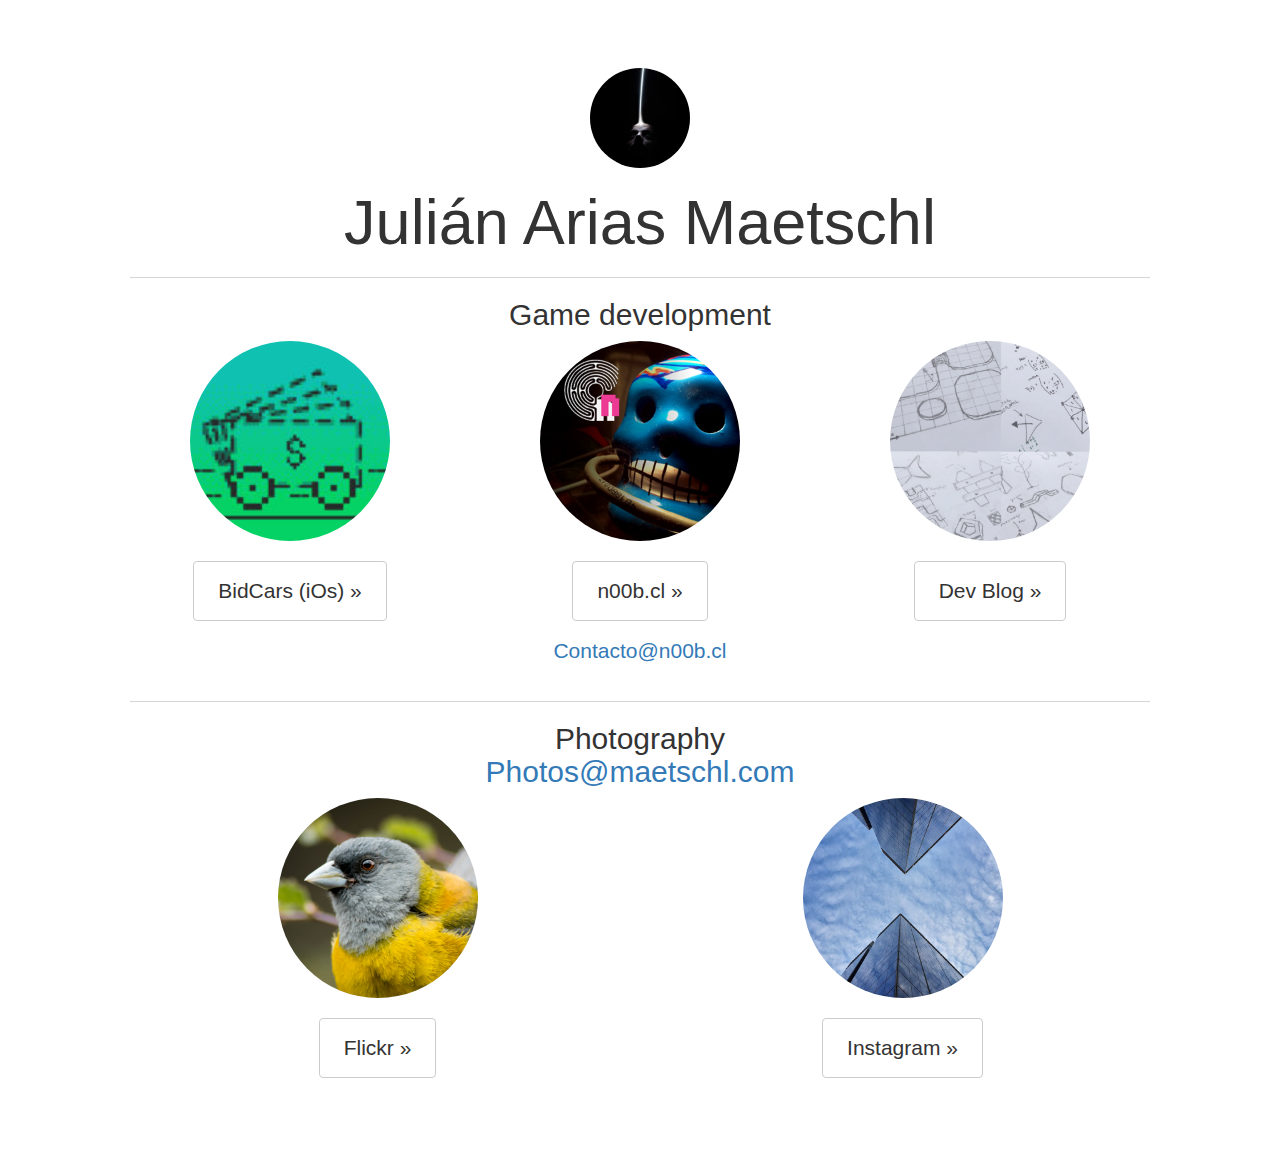
==== index.html @ 19c7fde7 "Web" ====
<!DOCTYPE html>
<html lang="es">
  <head>
    <meta charset="utf-8">
    <meta http-equiv="X-UA-Compatible" content="IE=edge">
    <meta name="viewport" content="width=device-width, initial-scale=1">

    <title>Maetschl</title>

    <link rel="stylesheet" href="css/bootstrap.min.css">
    <link rel="stylesheet" href="css/justified-nav.css">

  </head>
  <body>
	  <div class="container">
	  	<div class="jumbotron">

	        <div class="row">
				<div class="col-sm-12">
				  <img class="img-circle img-responsive" src="imgs/DSC_0079_web_low.jpg" alt=":)" width="100" height="100">
				  <!--p>Duis mollis, est non commodo luctus, nisi erat porttitor ligula, eget lacinia odio sem nec elit. Cras mattis consectetur purus sit amet fermentum. Fusce dapibus, tellus ac cursus commodo, tortor mauris condimentum nibh.</p-->
				  <!--p><a class="btn btn-default" href="#" role="button">? &raquo;</a></p-->
				</div>
			</div>

	        <h1>Julián Arias Maetschl</h1>

        	<hr class="featurette-divider">
			
			<h2>Game development</h2>

	        <div class="row">
				<div class="col-sm-4">
				  <img class="img-circle img-responsive" src="imgs/150x150bb.jpg" alt=":)" width="200" height="200">
				  <br><p><a class="btn btn-default" href="https://itunes.apple.com/cl/app/bidcars/id1162742078?mt=8&ign-mpt=uo%3D4" role="button">BidCars (iOs) &raquo;</a></p>
				</div>


				<div class="col-sm-4">
				  <img class="img-circle img-responsive" src="imgs/ORNITORINCO.jpg" alt="?" width="200" height="200">
				  <br>
				  <p><a class="btn btn-default" href="http://www.n00b.cl/?ref=maetschl" role="button">n00b.cl &raquo;</a></p><p><a href="mailto:contacto@n00b.cl">Contacto@n00b.cl</a></p>
				</div>

				<div class="col-sm-4">
				  <img class="img-circle img-responsive" src="imgs/devBlog.png" alt="?" width="200" height="200">
				  <br><p><a class="btn btn-default" href="http://mae3d.tumblr.com/" role="button">Dev Blog &raquo;</a></p>
				</div>

			</div>

        	<hr class="featurette-divider">
			
			<h2>Photography <br><a href="mailto:photos@maetschl.com">Photos@maetschl.com</a></h2>

			<div class="row">
				<div class="col-sm-6">
				  <img class="img-circle img-responsive" src="imgs/DSC_2738_web_low.jpg" alt="!" width="200" height="200">
				  <br><p><a class="btn btn-default" href="http://www.flickr.com/photos/nailuj" role="button">Flickr &raquo;</a></p>
				</div>


				<div class="col-sm-6">
				  <img class="img-circle img-responsive" src="imgs/Sky_maetschl.jpg" alt="!" width="200" height="200">
				  <br><p><a class="btn btn-default" href="http://www.instagram.com/maetschl" role="button">Instagram &raquo;</a></p>
				</div>


			</div>


	    </div>
	  </div>


    <script src="https://ajax.googleapis.com/ajax/libs/jquery/1.11.2/jquery.min.js"></script>
    <script src="js/bootstrap.min.js"></script>
    <script>
	  (function(i,s,o,g,r,a,m){i['GoogleAnalyticsObject']=r;i[r]=i[r]||function(){
	  (i[r].q=i[r].q||[]).push(arguments)},i[r].l=1*new Date();a=s.createElement(o),
	  m=s.getElementsByTagName(o)[0];a.async=1;a.src=g;m.parentNode.insertBefore(a,m)
	  })(window,document,'script','//www.google-analytics.com/analytics.js','ga');

	  ga('create', 'UA-29376076-1', 'auto');
	  ga('send', 'pageview');

	</script>
  </body>
</html>
---- css/justified-nav.css ----
body {
  padding-top: 20px;
}

.footer {
  padding-top: 40px;
  padding-bottom: 40px;
  margin-top: 40px;
  border-top: 1px solid #eee;
}

/* Main marketing message and sign up button */
.jumbotron {
  text-align: center;
  background-color: transparent;
}
.jumbotron .btn {
  padding: 14px 24px;
  font-size: 21px;
}
/* Custom img circle margin*/

.img-circle{
    margin: 0 auto;
}
/* Customize the nav-justified links to be fill the entire space of the .navbar */

.nav-justified {
  background-color: #eee;
  border: 1px solid #ccc;
  border-radius: 5px;
}
.nav-justified > li > a {
  padding-top: 15px;
  padding-bottom: 15px;
  margin-bottom: 0;
  font-weight: bold;
  color: #777;
  text-align: center;
  background-color: #e5e5e5; /* Old browsers */
  background-image: -webkit-gradient(linear, left top, left bottom, from(#f5f5f5), to(#e5e5e5));
  background-image: -webkit-linear-gradient(top, #f5f5f5 0%, #e5e5e5 100%);
  background-image:      -o-linear-gradient(top, #f5f5f5 0%, #e5e5e5 100%);
  background-image: -webkit-gradient(linear, left top, left bottom, from(top), color-stop(0%, #f5f5f5), to(#e5e5e5));
  background-image:         linear-gradient(top, #f5f5f5 0%, #e5e5e5 100%);
  filter: progid:DXImageTransform.Microsoft.gradient( startColorstr='#f5f5f5', endColorstr='#e5e5e5',GradientType=0 ); /* IE6-9 */
  background-repeat: repeat-x; /* Repeat the gradient */
  border-bottom: 1px solid #d5d5d5;
}
.nav-justified > .active > a,
.nav-justified > .active > a:hover,
.nav-justified > .active > a:focus {
  background-color: #ddd;
  background-image: none;
  -webkit-box-shadow: inset 0 3px 7px rgba(0,0,0,.15);
          box-shadow: inset 0 3px 7px rgba(0,0,0,.15);
}
.nav-justified > li:first-child > a {
  border-radius: 5px 5px 0 0;
}
.nav-justified > li:last-child > a {
  border-bottom: 0;
  border-radius: 0 0 5px 5px;
}

@media (min-width: 768px) {
  .nav-justified {
    max-height: 52px;
  }
  .nav-justified > li > a {
    border-right: 1px solid #d5d5d5;
    border-left: 1px solid #fff;
  }
  .nav-justified > li:first-child > a {
    border-left: 0;
    border-radius: 5px 0 0 5px;
  }
  .nav-justified > li:last-child > a {
    border-right: 0;
    border-radius: 0 5px 5px 0;
  }
}

/* Responsive: Portrait tablets and up */
@media screen and (min-width: 768px) {
  /* Remove the padding we set earlier */
  .masthead,
  .marketing,
  .footer {
    padding-right: 0;
    padding-left: 0;
  }
}
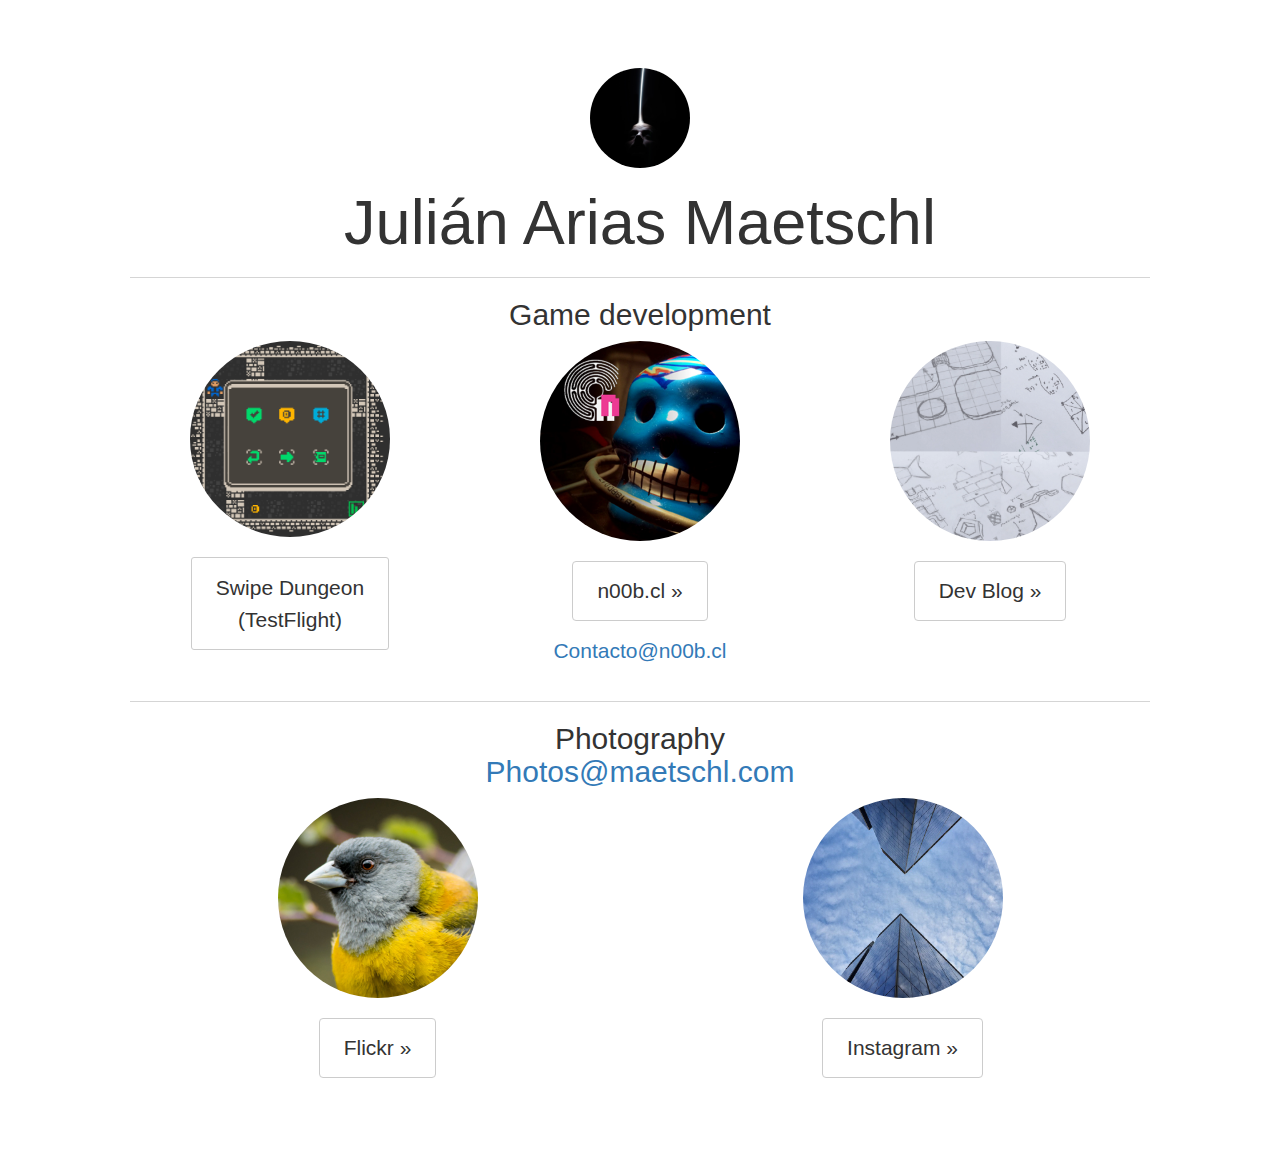
==== commit 99312f39: "Change first item" ====
--- a/index.html
+++ b/index.html
@@ -32,7 +32,10 @@
 	        <div class="row">
 				<div class="col-sm-4">
 				  <img class="img-circle img-responsive" src="imgs/150x150bb.jpg" alt=":)" width="200" height="200">
-				  <br><p><a class="btn btn-default" href="https://itunes.apple.com/cl/app/bidcars/id1162742078?mt=8&ign-mpt=uo%3D4" role="button">BidCars (iOs) &raquo;</a></p>
+				  <br>
+				  <p>
+				  	<a class="btn btn-default btn-sm" href="#" role="button">Swipe Dungeon</br>(TestFlight)</a>
+				  </p>
 				</div>
 
 
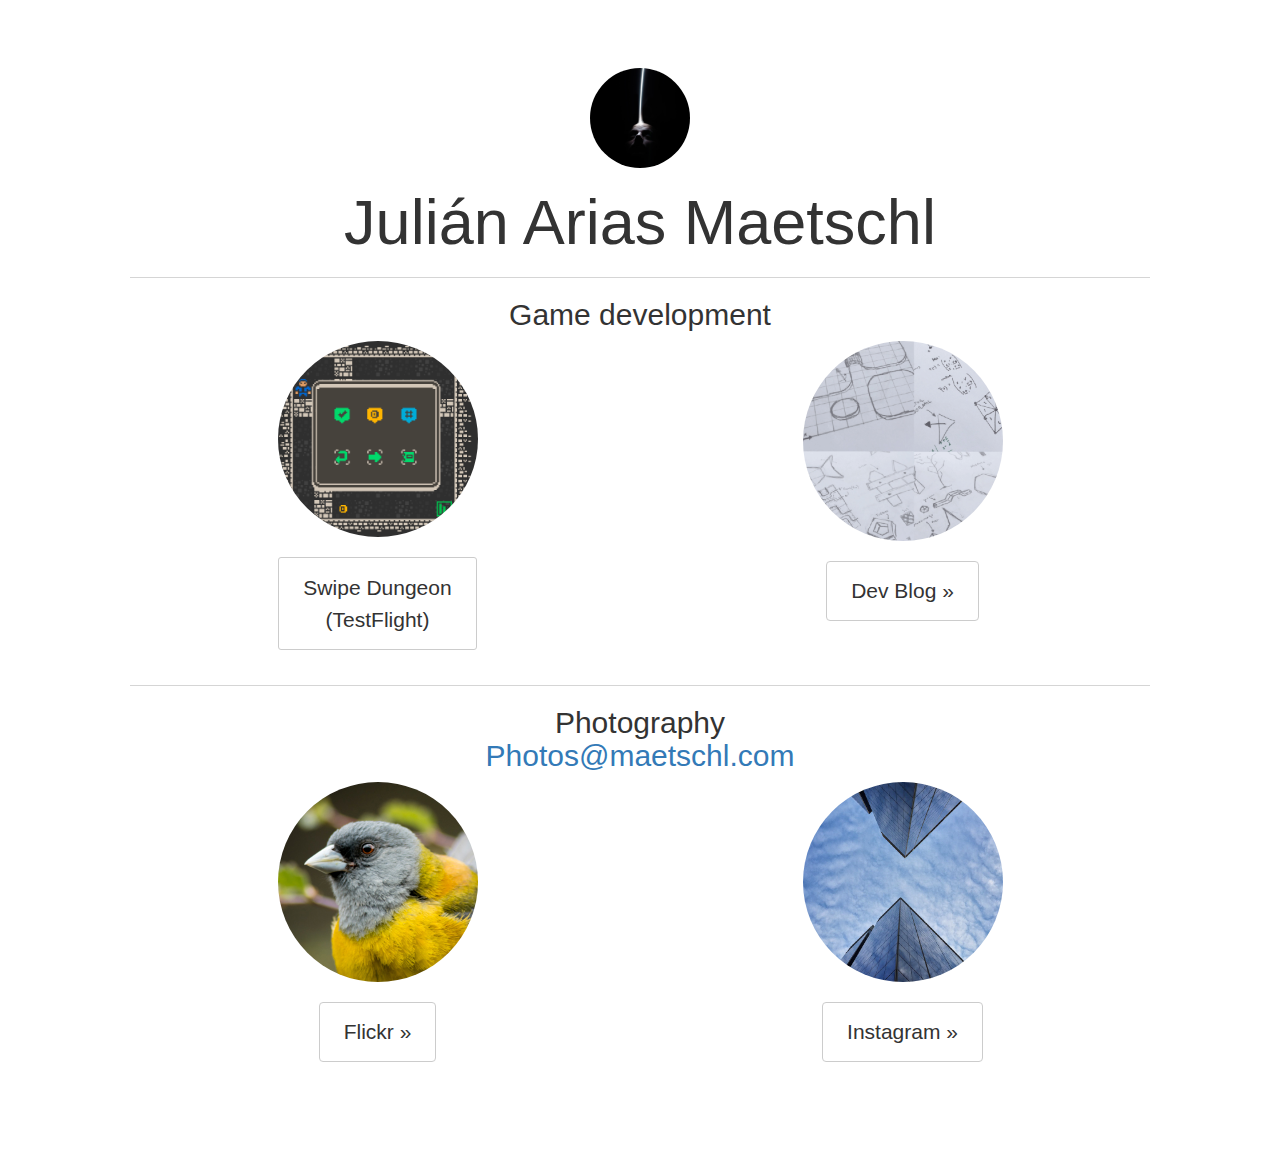
==== commit bd95fd8f: "Update" ====
--- a/index.html
+++ b/index.html
@@ -30,22 +30,22 @@
 			<h2>Game development</h2>
 
 	        <div class="row">
-				<div class="col-sm-4">
+				<div class="col-sm-6">
 				  <img class="img-circle img-responsive" src="imgs/150x150bb.jpg" alt=":)" width="200" height="200">
 				  <br>
 				  <p>
-				  	<a class="btn btn-default btn-sm" href="#" role="button">Swipe Dungeon</br>(TestFlight)</a>
+				  	<a class="btn btn-default btn-sm" href="https://testflight.apple.com/join/LR4b3rOa" role="button">Swipe Dungeon</br>(TestFlight)</a>
 				  </p>
 				</div>
 
 
-				<div class="col-sm-4">
+				<!--div class="col-sm-4">
 				  <img class="img-circle img-responsive" src="imgs/ORNITORINCO.jpg" alt="?" width="200" height="200">
 				  <br>
 				  <p><a class="btn btn-default" href="http://www.n00b.cl/?ref=maetschl" role="button">n00b.cl &raquo;</a></p><p><a href="mailto:contacto@n00b.cl">Contacto@n00b.cl</a></p>
-				</div>
+				</div-->
 
-				<div class="col-sm-4">
+				<div class="col-sm-6">
 				  <img class="img-circle img-responsive" src="imgs/devBlog.png" alt="?" width="200" height="200">
 				  <br><p><a class="btn btn-default" href="http://mae3d.tumblr.com/" role="button">Dev Blog &raquo;</a></p>
 				</div>
@@ -89,4 +89,4 @@
 
 	</script>
   </body>
-</html>+</html>
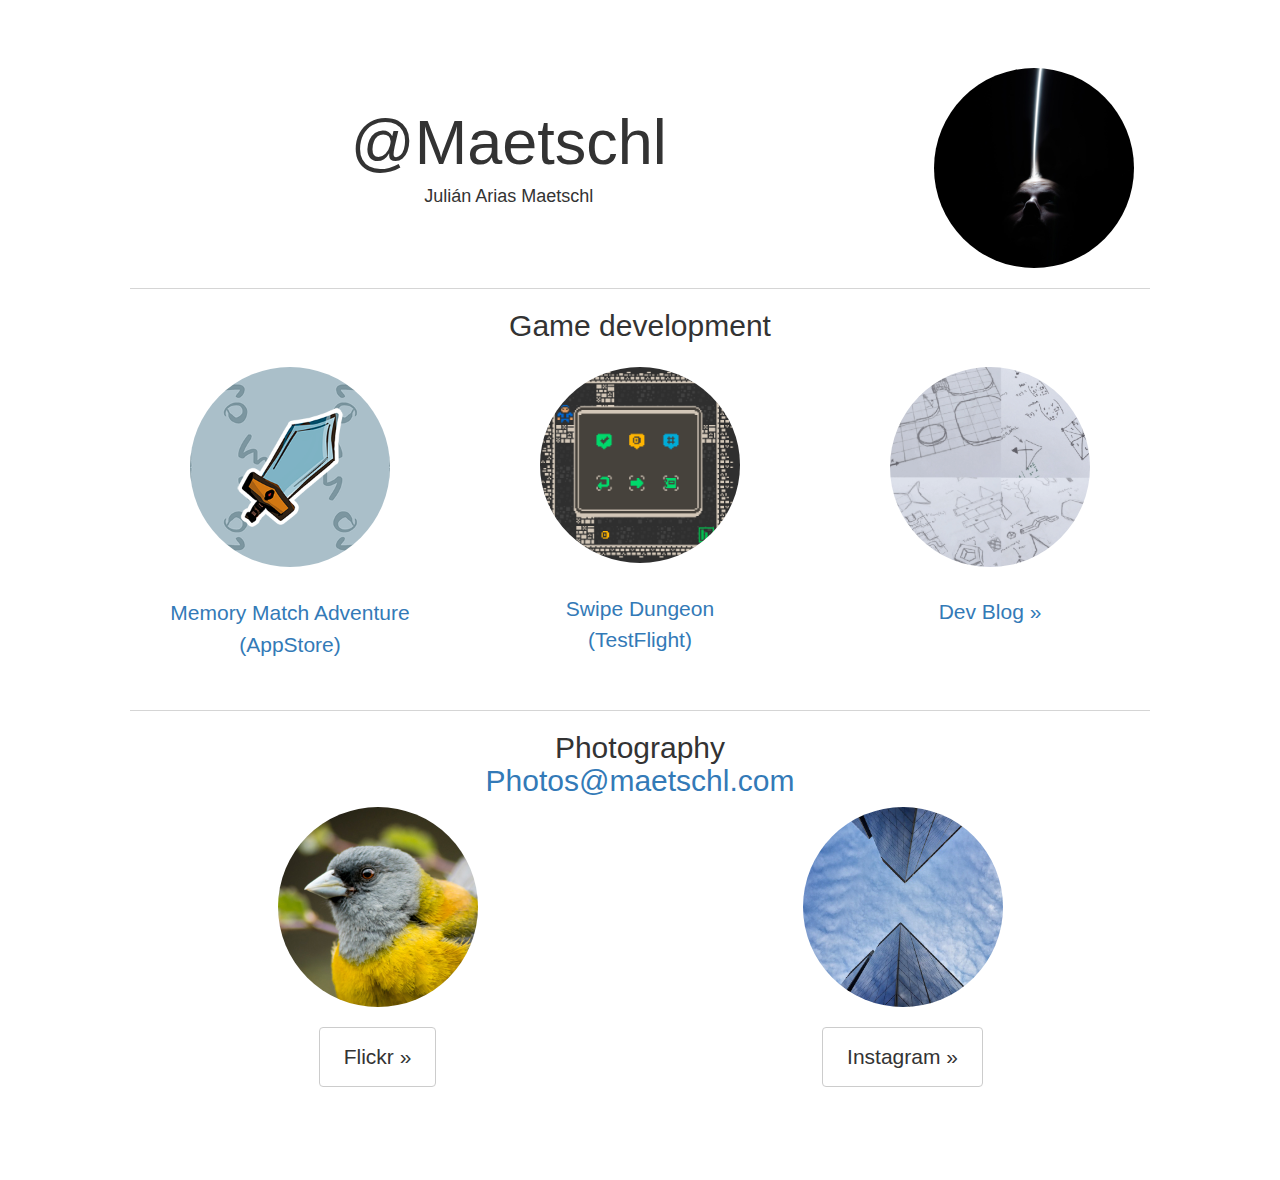
==== commit da724032: "update index.html" ====
--- a/index.html
+++ b/index.html
@@ -16,27 +16,39 @@
 	  	<div class="jumbotron">
 
 	        <div class="row">
-				<div class="col-sm-12">
-				  <img class="img-circle img-responsive" src="imgs/DSC_0079_web_low.jpg" alt=":)" width="100" height="100">
+                <div class="col-sm-9">
+                    </br>
+                    <h1>@Maetschl</h1>
+                    <h4>Julián Arias Maetschl</h4>
+                </div>
+
+				<div class="col-sm-3">
+				  <img class="img-circle img-responsive" src="imgs/DSC_0079_web_low.jpg" alt=":)" width="200" height="200">
 				  <!--p>Duis mollis, est non commodo luctus, nisi erat porttitor ligula, eget lacinia odio sem nec elit. Cras mattis consectetur purus sit amet fermentum. Fusce dapibus, tellus ac cursus commodo, tortor mauris condimentum nibh.</p-->
 				  <!--p><a class="btn btn-default" href="#" role="button">? &raquo;</a></p-->
 				</div>
+
 			</div>
 
-	        <h1>Julián Arias Maetschl</h1>
 
         	<hr class="featurette-divider">
 			
 			<h2>Game development</h2>
 
 	        <div class="row">
-				<div class="col-sm-6">
-				  <img class="img-circle img-responsive" src="imgs/150x150bb.jpg" alt=":)" width="200" height="200">
-				  <br>
-				  <p>
-				  	<a class="btn btn-default btn-sm" href="https://testflight.apple.com/join/LR4b3rOa" role="button">Swipe Dungeon</br>(TestFlight)</a>
-				  </p>
-				</div>
+                <div class="col-sm-4">
+                    <a class="btn btn-sm" href="" role="button">
+                    <img class="img-circle img-responsive" src="imgs/memoryMatch.png" alt=":)" width="200" height="200">
+                        <p>
+                        Memory Match Adventure</br>(AppStore)</a>
+                        </p>
+                        </div>
+                <div class="col-sm-4"><a class="btn btn-sm" href="https://testflight.apple.com/join/LR4b3rOa" role="button">
+                    <img class="img-circle img-responsive" src="imgs/150x150bb.jpg" alt=":)" width="200" height="200">
+                        <p>
+                        Swipe Dungeon</br>(TestFlight)</a>
+                        </p>
+                        </div>
 
 
 				<!--div class="col-sm-4">
@@ -45,9 +57,10 @@
 				  <p><a class="btn btn-default" href="http://www.n00b.cl/?ref=maetschl" role="button">n00b.cl &raquo;</a></p><p><a href="mailto:contacto@n00b.cl">Contacto@n00b.cl</a></p>
 				</div-->
 
-				<div class="col-sm-6">
+				<div class="col-sm-4">
+                    <a class="btn" href="http://mae3d.tumblr.com/" role="button">
 				  <img class="img-circle img-responsive" src="imgs/devBlog.png" alt="?" width="200" height="200">
-				  <br><p><a class="btn btn-default" href="http://mae3d.tumblr.com/" role="button">Dev Blog &raquo;</a></p>
+                      <p>Dev Blog &raquo;</a></p>
 				</div>
 
 			</div>
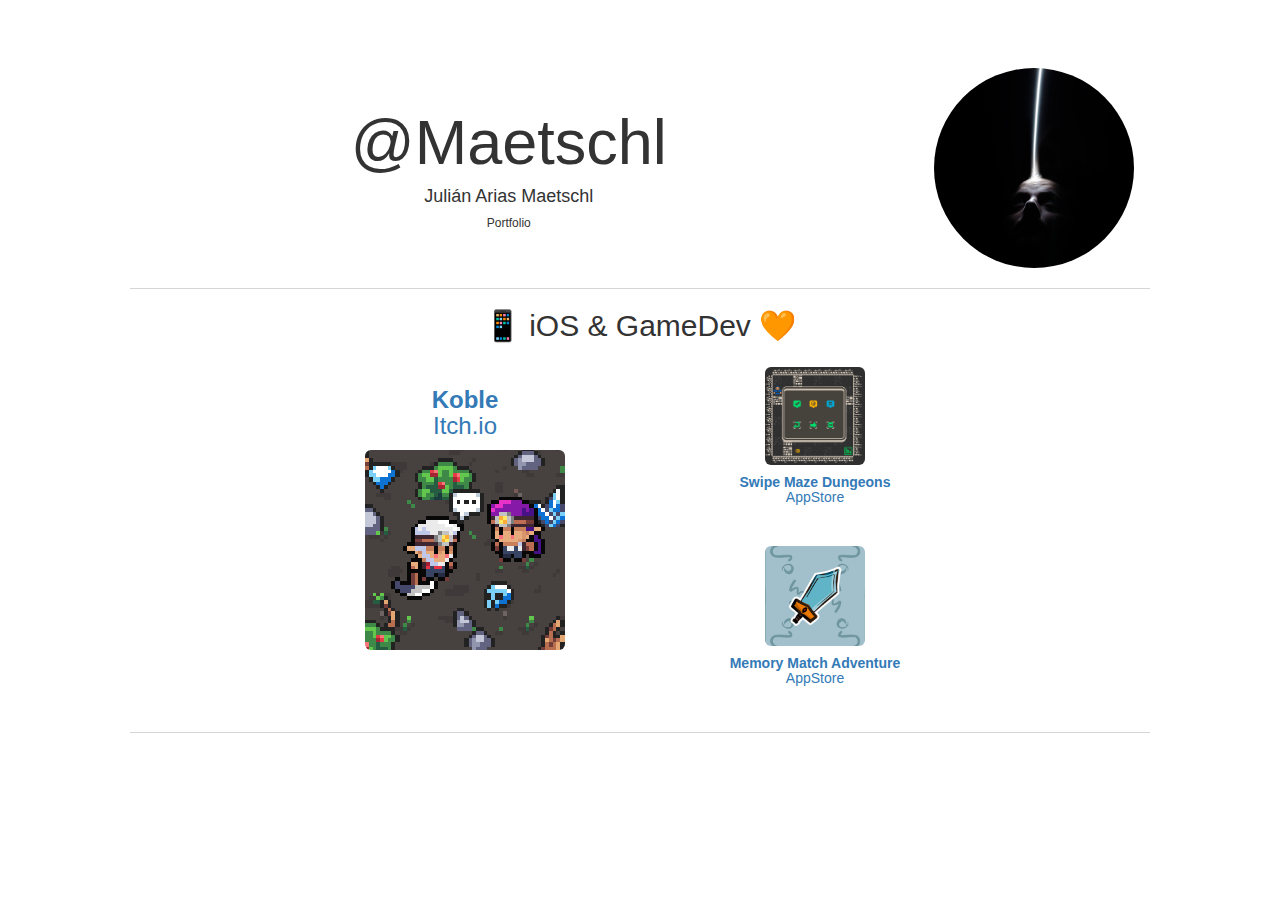
==== commit bd0516ac: "Web update" ====
--- a/index.html
+++ b/index.html
@@ -20,6 +20,7 @@
                     </br>
                     <h1>@Maetschl</h1>
                     <h4>Julián Arias Maetschl</h4>
+					<h6>Portfolio</h6>
                 </div>
 
 				<div class="col-sm-3">
@@ -27,62 +28,40 @@
 				  <!--p>Duis mollis, est non commodo luctus, nisi erat porttitor ligula, eget lacinia odio sem nec elit. Cras mattis consectetur purus sit amet fermentum. Fusce dapibus, tellus ac cursus commodo, tortor mauris condimentum nibh.</p-->
 				  <!--p><a class="btn btn-default" href="#" role="button">? &raquo;</a></p-->
 				</div>
-
 			</div>
 
 
-        	<hr class="featurette-divider">
+        	<hr class="featurette-divider"></hr>
 			
-			<h2>Game development</h2>
+			<h2>📱 iOS & GameDev 🧡</h2>
+			
+	        <div class="row">
+				<div class="col-sm-2"></div>
+                <div class="col-sm-4">
+					<a class="btn btn-sm" href="https://maetschl.itch.io/koble" role="button">
+					<h3><strong>Koble</strong></br>Itch.io</h3>
+					<img class="img-rounded img-responsive center-block" src="imgs/koble.png" alt="Play Koble" width="200" height="200">
+					</a>
+				</div>
+                <div class="col-sm-4">
+					<div class="row">
+						<a class="btn btn-sm" href="https://apps.apple.com/us/app/swipe-maze-dungeons/id1479558670" role="button">
+							<img class="img-rounded img-responsive center-block" src="imgs/150x150bb.jpg" alt="Download" width="100" height="100">
+							<h5><strong>Swipe Maze Dungeons</strong></br>AppStore</h5>
+						</a>
+					</div>
+					<div class="row">
+						<a class="btn btn-sm" href="" role="button">
+							<img class="img-rounded img-responsive center-block" src="imgs/memoryMatch.png" alt="Download" width="100" height="100">
+							<h5><strong>Memory Match Adventure</strong></br>AppStore</h5>
+						</a>
+					</div>
 
-	        <div class="row">
-                <div class="col-sm-4">
-                    <a class="btn btn-sm" href="" role="button">
-                    <img class="img-circle img-responsive" src="imgs/memoryMatch.png" alt=":)" width="200" height="200">
-                        <p>
-                        Memory Match Adventure</br>(AppStore)</a>
-                        </p>
-                        </div>
-                <div class="col-sm-4"><a class="btn btn-sm" href="https://testflight.apple.com/join/LR4b3rOa" role="button">
-                    <img class="img-circle img-responsive" src="imgs/150x150bb.jpg" alt=":)" width="200" height="200">
-                        <p>
-                        Swipe Dungeon</br>(TestFlight)</a>
-                        </p>
-                        </div>
-
-
-				<!--div class="col-sm-4">
-				  <img class="img-circle img-responsive" src="imgs/ORNITORINCO.jpg" alt="?" width="200" height="200">
-				  <br>
-				  <p><a class="btn btn-default" href="http://www.n00b.cl/?ref=maetschl" role="button">n00b.cl &raquo;</a></p><p><a href="mailto:contacto@n00b.cl">Contacto@n00b.cl</a></p>
-				</div-->
-
-				<div class="col-sm-4">
-                    <a class="btn" href="http://mae3d.tumblr.com/" role="button">
-				  <img class="img-circle img-responsive" src="imgs/devBlog.png" alt="?" width="200" height="200">
-                      <p>Dev Blog &raquo;</a></p>
+				<div class="col-sm-2"></div>
 				</div>
 
 			</div>
-
-        	<hr class="featurette-divider">
-			
-			<h2>Photography <br><a href="mailto:photos@maetschl.com">Photos@maetschl.com</a></h2>
-
-			<div class="row">
-				<div class="col-sm-6">
-				  <img class="img-circle img-responsive" src="imgs/DSC_2738_web_low.jpg" alt="!" width="200" height="200">
-				  <br><p><a class="btn btn-default" href="http://www.flickr.com/photos/nailuj" role="button">Flickr &raquo;</a></p>
-				</div>
-
-
-				<div class="col-sm-6">
-				  <img class="img-circle img-responsive" src="imgs/Sky_maetschl.jpg" alt="!" width="200" height="200">
-				  <br><p><a class="btn btn-default" href="http://www.instagram.com/maetschl" role="button">Instagram &raquo;</a></p>
-				</div>
-
-
-			</div>
+			<hr class="featurette-divider"></hr>
 
 
 	    </div>
